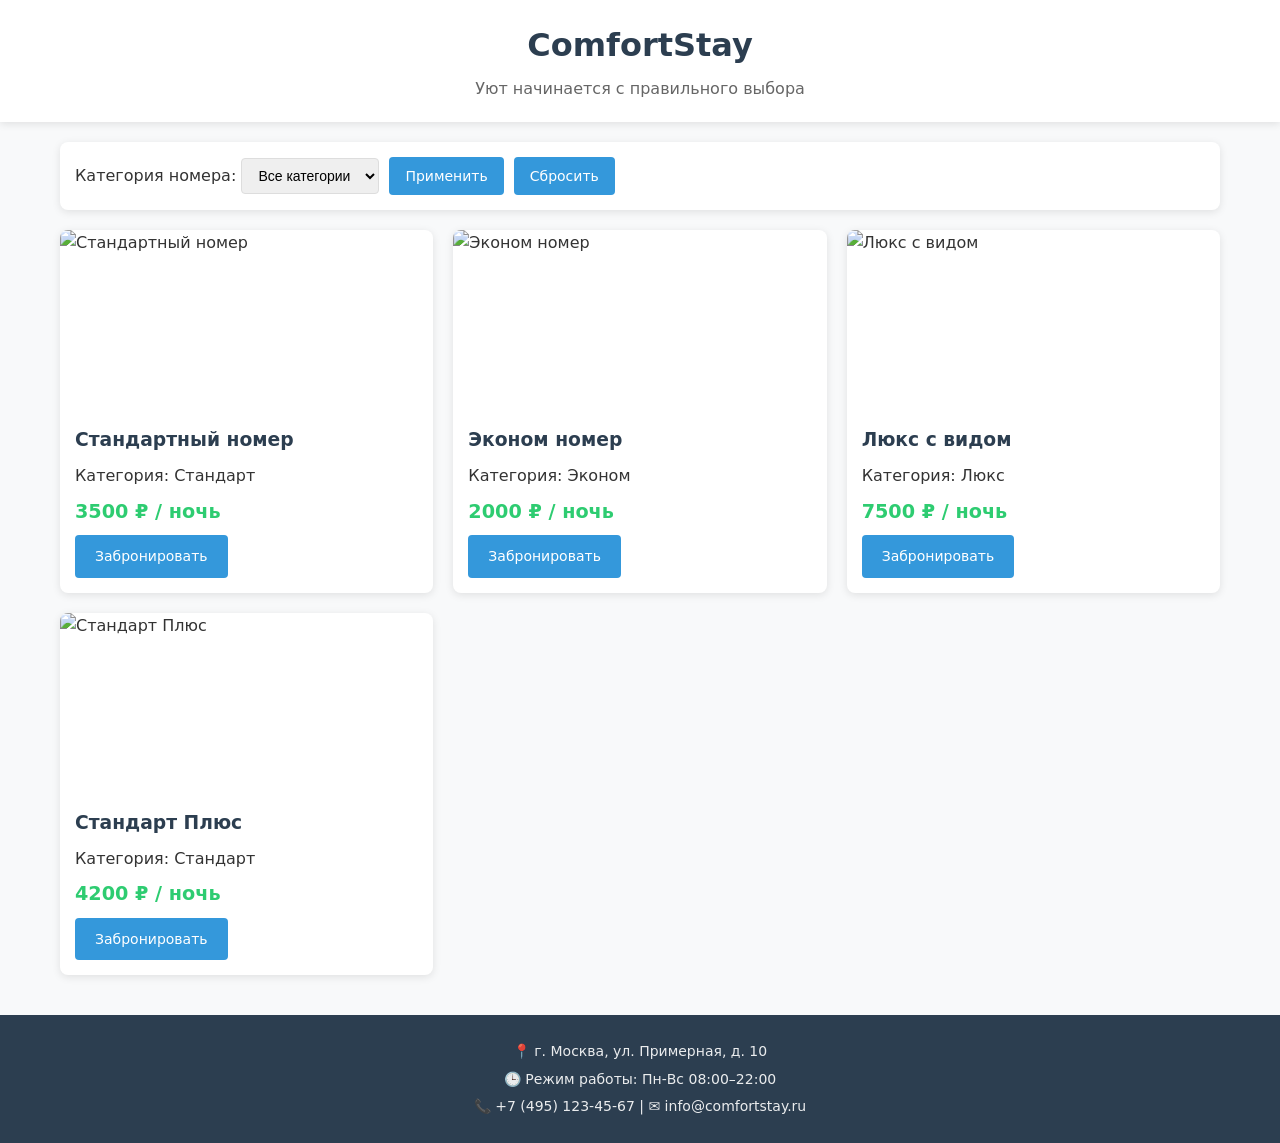
==== booking.html @ c2cd4f88 "Add files via upload" ====
<!DOCTYPE html>
<html lang="ru">
<head>
  <meta charset="UTF-8">
  <meta name="viewport" content="width=device-width, initial-scale=1.0">
  <title>Бронирование | ComfortStay</title>
  <link rel="stylesheet" href="css/style.css">
</head>
<body>
  <header>
    <h1>ComfortStay</h1>
    <p>Бронирование номера</p>
  </header>

  <main class="container">
    <div class="booking-form">
      <a href="index.html" class="back-link">← Вернуться в каталог</a>
      <h2 id="room-title">Загрузка...</h2>
      
      <form id="booking-form">
        <input type="hidden" id="room-category">
        <input type="hidden" id="room-name-hidden">
        
        <div class="form-group">
          <label>Имя *</label>
          <input type="text" id="name" name="name" required pattern="^[а-яёА-ЯЁё\s\.\-]+$" placeholder="Иван">
        </div>
        
        <div class="form-group">
          <label>Фамилия *</label>
          <input type="text" id="surname" name="surname" required pattern="^[а-яёА-ЯЁё\s\.\-]+$" placeholder="Петров">
        </div>
        
        <div class="form-group">
          <label>Телефон *</label>
          <input type="tel" id="phone" name="phone" required pattern="^\+7\(\d{3}\)\d{3}-\d{2}-\d{2}$" placeholder="+7(999)123-45-67">
        </div>
        
        <div class="form-group">
          <label>E-mail *</label>
          <input type="email" id="email" name="email" required placeholder="mail@example.com">
        </div>
        
        <div class="form-group">
          <label>Категория номера</label>
          <input type="text" id="category-display" readonly>
        </div>
        
        <div class="form-group">
          <label>Дата заезда *</label>
          <input type="date" id="checkin" name="checkin" required>
        </div>
        
        <div class="form-group">
          <label>Дата выезда *</label>
          <input type="date" id="checkout" name="checkout" required>
        </div>
        
        <button type="submit" class="btn" style="width:100%">Отправить заявку</button>
      </form>
      
      <div id="booking-success" class="success">✅ Заявка успешно отправлена! Мы скоро свяжемся с вами.</div>
    </div>
  </main>

  <footer>
    <p>📍 г. Москва, ул. Примерная, д. 10</p>
    <p>🕒 Пн-Вс 08:00–22:00 | 📞 +7 (495) 123-45-67</p>
  </footer>

  <script src="js/app.js"></script>
  <script>
    const ROOMS = {
      1:{name:"Стандартный номер",category:"Стандарт"},
      2:{name:"Эконом номер",category:"Эконом"},
      3:{name:"Люкс с видом",category:"Люкс"},
      4:{name:"Стандарт Плюс",category:"Стандарт"}
    };

    document.addEventListener('DOMContentLoaded', () => {
      // Получаем номер из URL
      const params = new URLSearchParams(window.location.search);
      const roomId = params.get('room');
      const room = ROOMS[roomId];
      
      if (!room) { window.location.href = 'index.html'; return; }
      
      // Заполняем данные номера
      document.getElementById('room-title').textContent = 'Бронирование: ' + room.name;
      document.getElementById('room-category').value = room.category;
      document.getElementById('room-name-hidden').value = room.name;
      document.getElementById('category-display').value = room.category;
      
      // Настройка дат
      App.setupMinDates('checkin', 'checkout');

      // Обработка формы
      document.getElementById('booking-form').addEventListener('submit', e => {
        e.preventDefault();
        
        const checkin = document.getElementById('checkin').value;
        const checkout = document.getElementById('checkout').value;
        
        if (new Date(checkout) <= new Date(checkin)) {
          alert('Дата выезда должна быть строго позже даты заезда');
          return;
        }

        // Создаём бронирование
        App.addBooking({
          name: document.getElementById('name').value.trim(),
          surname: document.getElementById('surname').value.trim(),
          phone: document.getElementById('phone').value.trim(),
          email: document.getElementById('email').value.trim(),
          category: document.getElementById('room-category').value,
          roomName: document.getElementById('room-name-hidden').value,
          checkin, checkout
        });

        // Показываем успех
        document.getElementById('booking-success').style.display = 'block';
        setTimeout(() => {
          document.getElementById('booking-success').style.display = 'none';
          document.getElementById('booking-form').reset();
        }, 3000);
      });
    });
  </script>
</body>
</html>
---- css/style.css ----
/* ===== CSS VARIABLES ===== */
:root {
  --primary: #3498db;
  --primary-dark: #2980b9;
  --success: #2ecc71;
  --success-light: #e8f8f5;
  --danger: #e74c3c;
  --danger-light: #fdecea;
  --warning: #f39c12;
  --dark: #2c3e50;
  --light: #f8f9fa;
  --gray: #95a5a6;
  --text: #333;
  --text-light: #666;
  --shadow: 0 2px 8px rgba(0,0,0,.1);
  --shadow-lg: 0 10px 30px rgba(0,0,0,.2);
  --radius: 8px;
  --radius-lg: 12px;
}

/* ===== RESET & BASE ===== */
* { box-sizing: border-box; margin: 0; padding: 0; }
body {
  font-family: system-ui, -apple-system, 'Segoe UI', Roboto, sans-serif;
  background: var(--light);
  color: var(--text);
  line-height: 1.6;
}
a { color: var(--primary); text-decoration: none; }
a:hover { text-decoration: underline; }
img { max-width: 100%; display: block; }
button { font: inherit; }

/* ===== HEADER ===== */
header {
  background: #fff;
  padding: 20px;
  text-align: center;
  box-shadow: var(--shadow);
}
header h1 { color: var(--dark); margin-bottom: 5px; }
header p { color: var(--text-light); }

/* ===== CONTAINER ===== */
.container {
  max-width: 1200px;
  margin: 20px auto;
  padding: 0 20px;
}

/* ===== FILTERS ===== */
.filters {
  background: #fff;
  padding: 15px;
  border-radius: var(--radius);
  margin-bottom: 20px;
  display: flex;
  gap: 10px;
  flex-wrap: wrap;
  align-items: center;
  box-shadow: var(--shadow);
}
.filters label { font-weight: 500; }
.filters select,
.filters input {
  padding: 8px 12px;
  border: 1px solid #ddd;
  border-radius: 4px;
  font-size: 14px;
}
.filters button {
  padding: 8px 16px;
  background: var(--primary);
  color: #fff;
  border: none;
  border-radius: 4px;
  cursor: pointer;
  transition: background .2s;
}
.filters button:hover { background: var(--primary-dark); }
.filters button.reset { background: var(--gray); }
.filters button.reset:hover { background: #7f8c8d; }

/* ===== ROOMS GRID ===== */
.rooms {
  display: grid;
  grid-template-columns: repeat(auto-fill, minmax(280px, 1fr));
  gap: 20px;
}
.room {
  background: #fff;
  border-radius: var(--radius);
  overflow: hidden;
  box-shadow: var(--shadow);
  transition: transform .2s, box-shadow .2s;
}
.room:hover {
  transform: translateY(-3px);
  box-shadow: var(--shadow-lg);
}
.room img {
  width: 100%;
  height: 180px;
  object-fit: cover;
}
.room-body { padding: 15px; }
.room h3 { margin-bottom: 8px; color: var(--dark); }
.room .price {
  font-size: 1.2em;
  color: var(--success);
  font-weight: bold;
  margin: 8px 0;
}

/* ===== BUTTONS ===== */
.btn {
  display: inline-block;
  padding: 10px 20px;
  background: var(--primary);
  color: #fff;
  border: none;
  border-radius: 4px;
  cursor: pointer;
  font-size: 14px;
  text-align: center;
  transition: background .2s;
}
.btn:hover { background: var(--primary-dark); }
.btn:disabled { opacity: .6; cursor: not-allowed; }

.btn-ok { background: var(--success-light); color: var(--success); }
.btn-ok:hover { background: #d5f5e3; }

.btn-del { background: var(--danger-light); color: var(--danger); }
.btn-del:hover { background: #fadbd8; }

.btn-ref {
  background: var(--gray);
  color: #fff;
  padding: 8px 16px;
  border: none;
  border-radius: 4px;
  cursor: pointer;
}
.btn-ref:hover { background: #7f8c8d; }

.btn-logout {
  background: var(--danger);
  color: #fff;
  padding: 8px 16px;
  border: none;
  border-radius: 4px;
  cursor: pointer;
}
.btn-logout:hover { background: #c0392b; }

/* ===== FORMS ===== */
.booking-form,
.login-box {
  background: #fff;
  padding: 25px;
  border-radius: var(--radius-lg);
  box-shadow: var(--shadow);
  max-width: 600px;
  margin: 20px auto;
}
.login-box { max-width: 400px; text-align: center; }

.booking-form h2,
.login-box h2 {
  margin-bottom: 20px;
  text-align: center;
  color: var(--dark);
}

.form-group { margin-bottom: 15px; }
.form-group label {
  display: block;
  margin-bottom: 5px;
  font-weight: 500;
}
.form-group small {
  display: block;
  color: var(--text-light);
  font-size: 12px;
  margin-bottom: 3px;
}
.form-group input,
.form-group select {
  width: 100%;
  padding: 10px;
  border: 1px solid #ddd;
  border-radius: 4px;
  font-size: 14px;
}
.form-group input:focus,
.form-group select:focus {
  outline: none;
  border-color: var(--primary);
  box-shadow: 0 0 0 3px rgba(52, 152, 219, .2);
}
.form-group input:invalid { border-color: var(--danger); }
.form-group input[readonly] { background: var(--light); cursor: not-allowed; }

/* ===== SUCCESS / ERROR MESSAGES ===== */
.success,
.error {
  padding: 12px;
  border-radius: 4px;
  margin-top: 15px;
  text-align: center;
  font-size: 14px;
}
.success {
  background: #d4edda;
  color: #155724;
  display: none;
}
.error {
  background: #f8d7da;
  color: #721c24;
  display: none;
}
.error.show { display: block; }

/* ===== BACK LINK ===== */
.back-link {
  display: inline-block;
  margin-bottom: 20px;
  color: var(--primary);
  font-weight: 500;
}
.back-link:hover { text-decoration: none; }

/* ===== FOOTER ===== */
footer {
  background: var(--dark);
  color: #fff;
  text-align: center;
  padding: 20px;
  margin-top: 40px;
}
footer p { margin: 5px 0; font-size: 14px; opacity: .9; }

/* ===== ADMIN PANEL ===== */
.admin-header {
  display: flex;
  justify-content: space-between;
  align-items: center;
  padding: 15px 20px;
}
.stats {
  background: #fff;
  padding: 15px;
  border-radius: var(--radius);
  margin-bottom: 15px;
  display: flex;
  gap: 20px;
  flex-wrap: wrap;
  box-shadow: var(--shadow);
}
.stats div { font-size: 14px; }
.stats b { font-size: 18px; color: var(--dark); margin-left: 5px; }

/* ===== TABLE ===== */
.table-wrapper {
  background: #fff;
  border-radius: var(--radius);
  overflow: hidden;
  box-shadow: var(--shadow);
}
table {
  width: 100%;
  border-collapse: collapse;
}
th, td {
  padding: 12px;
  text-align: left;
  border-bottom: 1px solid #eee;
}
th {
  background: var(--light);
  font-weight: 600;
  color: var(--dark);
}
tr:hover { background: #fafafa; }

/* ===== STATUS BADGES ===== */
.status-pending { color: var(--warning); font-weight: 500; }
.status-approved { color: var(--success); font-weight: 500; }

/* ===== MODAL ===== */
.modal {
  display: none;
  position: fixed;
  top: 0; left: 0;
  width: 100%; height: 100%;
  background: rgba(0,0,0,.5);
  justify-content: center;
  align-items: center;
  z-index: 1000;
}
.modal.show { display: flex; }
.modal-box {
  background: #fff;
  padding: 24px;
  border-radius: var(--radius-lg);
  width: 90%;
  max-width: 450px;
  position: relative;
  animation: slideUp .2s ease;
}
@keyframes slideUp {
  from { opacity: 0; transform: translateY(20px); }
  to { opacity: 1; transform: translateY(0); }
}
.modal-close {
  position: absolute;
  top: 10px; right: 15px;
  cursor: pointer;
  font-size: 24px;
  color: var(--gray);
  line-height: 1;
}
.modal-close:hover { color: var(--danger); }
.modal-body { margin: 15px 0; line-height: 1.8; }
.modal-body p { margin: 8px 0; }
.modal-body small { color: var(--text-light); }
.modal-actions {
  margin-top: 15px;
  display: flex;
  gap: 10px;
  justify-content: flex-end;
}

/* ===== EMPTY STATE ===== */
.empty-state {
  text-align: center;
  padding: 40px 20px;
  color: var(--text-light);
}
.empty-state svg {
  width: 64px; height: 64px;
  margin-bottom: 15px;
  opacity: .5;
}

/* ===== RESPONSIVE ===== */
@media (max-width: 768px) {
  .rooms { grid-template-columns: 1fr; }
  .filters { flex-direction: column; align-items: stretch; }
  .stats { flex-direction: column; gap: 10px; }
  .admin-header { flex-direction: column; gap: 10px; text-align: center; }
  .modal-actions { flex-direction: column; }
  .modal-actions button { width: 100%; }
  table { font-size: 14px; }
  th, td { padding: 8px; }
}

/* ===== UTILITIES ===== */
.text-center { text-align: center; }
.mt-1 { margin-top: 10px; }
.mt-2 { margin-top: 20px; }
.mb-1 { margin-bottom: 10px; }
.mb-2 { margin-bottom: 20px; }
.hidden { display: none !important; }
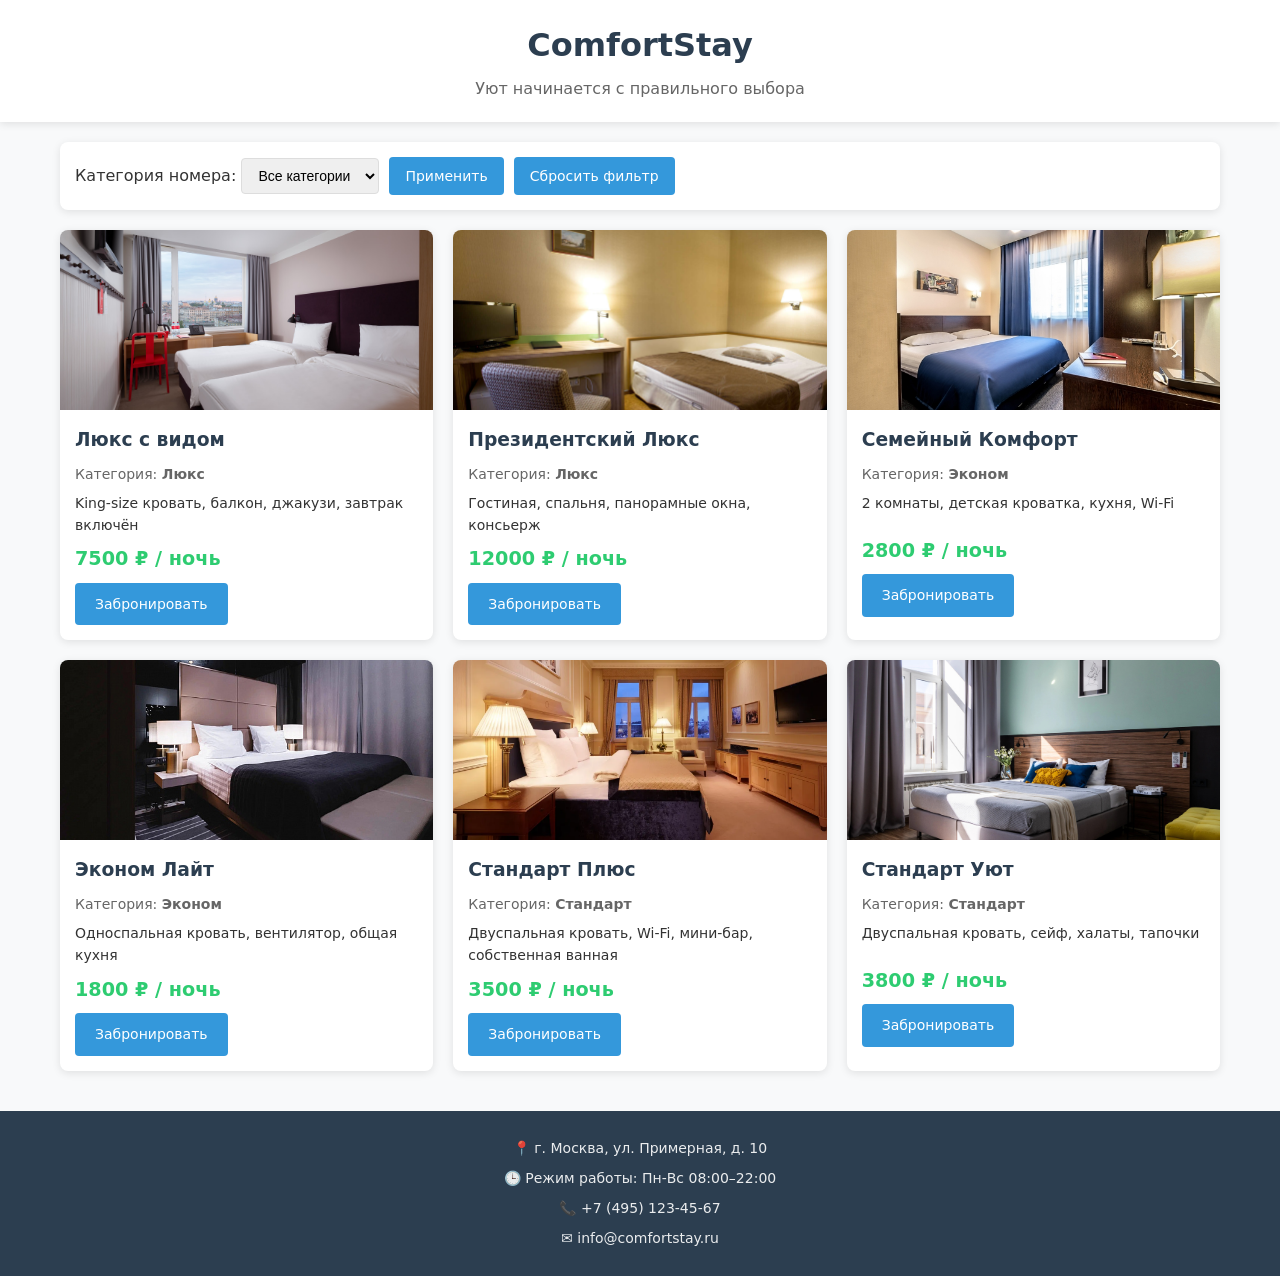
==== commit 9383c18c: "Update booking.html" ====
--- a/booking.html
+++ b/booking.html
@@ -5,6 +5,11 @@
   <meta name="viewport" content="width=device-width, initial-scale=1.0">
   <title>Бронирование | ComfortStay</title>
   <link rel="stylesheet" href="css/style.css">
+  <style>
+    .error-msg { color: #e74c3c; font-size: 13px; display: none; margin-top: 4px; }
+    .error-msg.show { display: block; }
+    input[type="tel"], input[type="date"] { font-family: monospace; }
+  </style>
 </head>
 <body>
   <header>
@@ -23,22 +28,23 @@
         
         <div class="form-group">
           <label>Имя *</label>
-          <input type="text" id="name" name="name" required pattern="^[а-яёА-ЯЁё\s\.\-]+$" placeholder="Иван">
+          <input type="text" id="name" required pattern="^[а-яёА-ЯЁё\s\.\-]+$" placeholder="Иван">
         </div>
         
         <div class="form-group">
           <label>Фамилия *</label>
-          <input type="text" id="surname" name="surname" required pattern="^[а-яёА-ЯЁё\s\.\-]+$" placeholder="Петров">
+          <input type="text" id="surname" required pattern="^[а-яёА-ЯЁё\s\.\-]+$" placeholder="Петров">
         </div>
         
         <div class="form-group">
           <label>Телефон *</label>
-          <input type="tel" id="phone" name="phone" required pattern="^\+7\(\d{3}\)\d{3}-\d{2}-\d{2}$" placeholder="+7(999)123-45-67">
+          <input type="tel" id="phone" required placeholder="+7(999)123-45-67" maxlength="16">
+          <div id="phone-error" class="error-msg">Введите корректный номер (должно быть 11 цифр)</div>
         </div>
         
         <div class="form-group">
           <label>E-mail *</label>
-          <input type="email" id="email" name="email" required placeholder="mail@example.com">
+          <input type="email" id="email" required placeholder="mail@example.com">
         </div>
         
         <div class="form-group">
@@ -48,12 +54,14 @@
         
         <div class="form-group">
           <label>Дата заезда *</label>
-          <input type="date" id="checkin" name="checkin" required>
+          <input type="date" id="checkin" required>
+          <div id="checkin-error" class="error-msg">Дата заезда не может быть в прошлом</div>
         </div>
         
         <div class="form-group">
           <label>Дата выезда *</label>
-          <input type="date" id="checkout" name="checkout" required>
+          <input type="date" id="checkout" required>
+          <div id="checkout-error" class="error-msg">Дата выезда должна быть строго позже даты заезда</div>
         </div>
         
         <button type="submit" class="btn" style="width:100%">Отправить заявку</button>
@@ -71,60 +79,123 @@
   <script src="js/app.js"></script>
   <script>
     const ROOMS = {
-      1:{name:"Стандартный номер",category:"Стандарт"},
-      2:{name:"Эконом номер",category:"Эконом"},
+      1:{name:"Уютный Эконом",category:"Эконом"},
+      2:{name:"Стандарт Плюс",category:"Стандарт"},
       3:{name:"Люкс с видом",category:"Люкс"},
-      4:{name:"Стандарт Плюс",category:"Стандарт"}
+      4:{name:"Семейный Комфорт",category:"Эконом"},
+      5:{name:"Бизнес Стандарт",category:"Стандарт"},
+      6:{name:"Эконом Лайт",category:"Эконом"},
+      7:{name:"Президентский Люкс",category:"Люкс"},
+      8:{name:"Стандарт Уют",category:"Стандарт"}
     };
 
     document.addEventListener('DOMContentLoaded', () => {
-      // Получаем номер из URL
       const params = new URLSearchParams(window.location.search);
       const roomId = params.get('room');
       const room = ROOMS[roomId];
-      
       if (!room) { window.location.href = 'index.html'; return; }
       
-      // Заполняем данные номера
       document.getElementById('room-title').textContent = 'Бронирование: ' + room.name;
       document.getElementById('room-category').value = room.category;
       document.getElementById('room-name-hidden').value = room.name;
       document.getElementById('category-display').value = room.category;
       
-      // Настройка дат
-      App.setupMinDates('checkin', 'checkout');
-
-      // Обработка формы
-      document.getElementById('booking-form').addEventListener('submit', e => {
+      // 📅 1. ВАЛИДАЦИЯ ДАТ
+      const today = new Date();
+      today.setHours(0, 0, 0, 0);
+      const todayStr = today.toISOString().split('T')[0];
+      
+      const checkin = document.getElementById('checkin');
+      const checkout = document.getElementById('checkout');
+      
+      checkin.min = todayStr;
+      
+      checkin.addEventListener('change', function() {
+        const selected = new Date(this.value);
+        selected.setHours(0,0,0,0);
+        if (selected < today) { this.value = todayStr; selected.setTime(today.getTime()); }
+        
+        const minOut = new Date(selected);
+        minOut.setDate(minOut.getDate() + 1);
+        checkout.min = minOut.toISOString().split('T')[0];
+        
+        if (checkout.value && new Date(checkout.value) <= selected) checkout.value = '';
+        document.getElementById('checkin-error').classList.remove('show');
+      });
+
+      checkout.addEventListener('change', function() {
+        const val = new Date(this.value);
+        val.setHours(0,0,0,0);
+        const cin = new Date(checkin.value);
+        cin.setHours(0,0,0,0);
+        if (val <= cin) this.value = '';
+        document.getElementById('checkout-error').classList.remove('show');
+      });
+
+      // 📞 2. МАСКА ТЕЛЕФОНА
+      const phoneInput = document.getElementById('phone');
+      phoneInput.addEventListener('input', function(e) {
+        let val = e.target.value.replace(/\D/g, '');
+        if (val.length === 0) { e.target.value = ''; return; }
+        if (val[0] === '8') val = '7' + val.slice(1);
+        if (val[0] !== '7') val = '7' + val; // принудительно +7
+        
+        let res = '+7';
+        if (val.length > 1) res += '(' + val.substring(1, 4);
+        if (val.length >= 4) res += ')' + val.substring(4, 7);
+        if (val.length >= 7) res += '-' + val.substring(7, 9);
+        if (val.length >= 9) res += '-' + val.substring(9, 11);
+        e.target.value = res;
+      });
+
+      // ✅ 3. ОТПРАВКА ФОРМЫ С ПРОВЕРКАМИ
+      document.getElementById('booking-form').addEventListener('submit', function(e) {
         e.preventDefault();
         
-        const checkin = document.getElementById('checkin').value;
-        const checkout = document.getElementById('checkout').value;
-        
-        if (new Date(checkout) <= new Date(checkin)) {
-          alert('Дата выезда должна быть строго позже даты заезда');
+        const cin = new Date(checkin.value); cin.setHours(0,0,0,0);
+        const cout = new Date(checkout.value); cout.setHours(0,0,0,0);
+        
+        // Сброс ошибок
+        document.querySelectorAll('.error-msg').forEach(el => el.classList.remove('show'));
+        
+        // Проверка заезда
+        if (!checkin.value || cin < today) {
+          document.getElementById('checkin-error').classList.add('show');
           return;
         }
-
-        // Создаём бронирование
+        // Проверка выезда
+        if (!checkout.value || cout <= cin) {
+          document.getElementById('checkout-error').classList.add('show');
+          return;
+        }
+        // Проверка телефона
+        const rawPhone = phoneInput.value.replace(/\D/g, '');
+        if (rawPhone.length !== 11) {
+          document.getElementById('phone-error').classList.add('show');
+          return;
+        }
+
+        // Сохранение
         App.addBooking({
           name: document.getElementById('name').value.trim(),
           surname: document.getElementById('surname').value.trim(),
-          phone: document.getElementById('phone').value.trim(),
+          phone: phoneInput.value,
           email: document.getElementById('email').value.trim(),
-          category: document.getElementById('room-category').value,
-          roomName: document.getElementById('room-name-hidden').value,
-          checkin, checkout
+          category: room.category,
+          roomName: room.name,
+          checkin: checkin.value,
+          checkout: checkout.value
         });
 
-        // Показываем успех
         document.getElementById('booking-success').style.display = 'block';
         setTimeout(() => {
           document.getElementById('booking-success').style.display = 'none';
-          document.getElementById('booking-form').reset();
+          this.reset();
+          checkout.min = ''; checkout.value = '';
+          checkin.value = '';
         }, 3000);
       });
     });
   </script>
 </body>
-</html>+</html>
